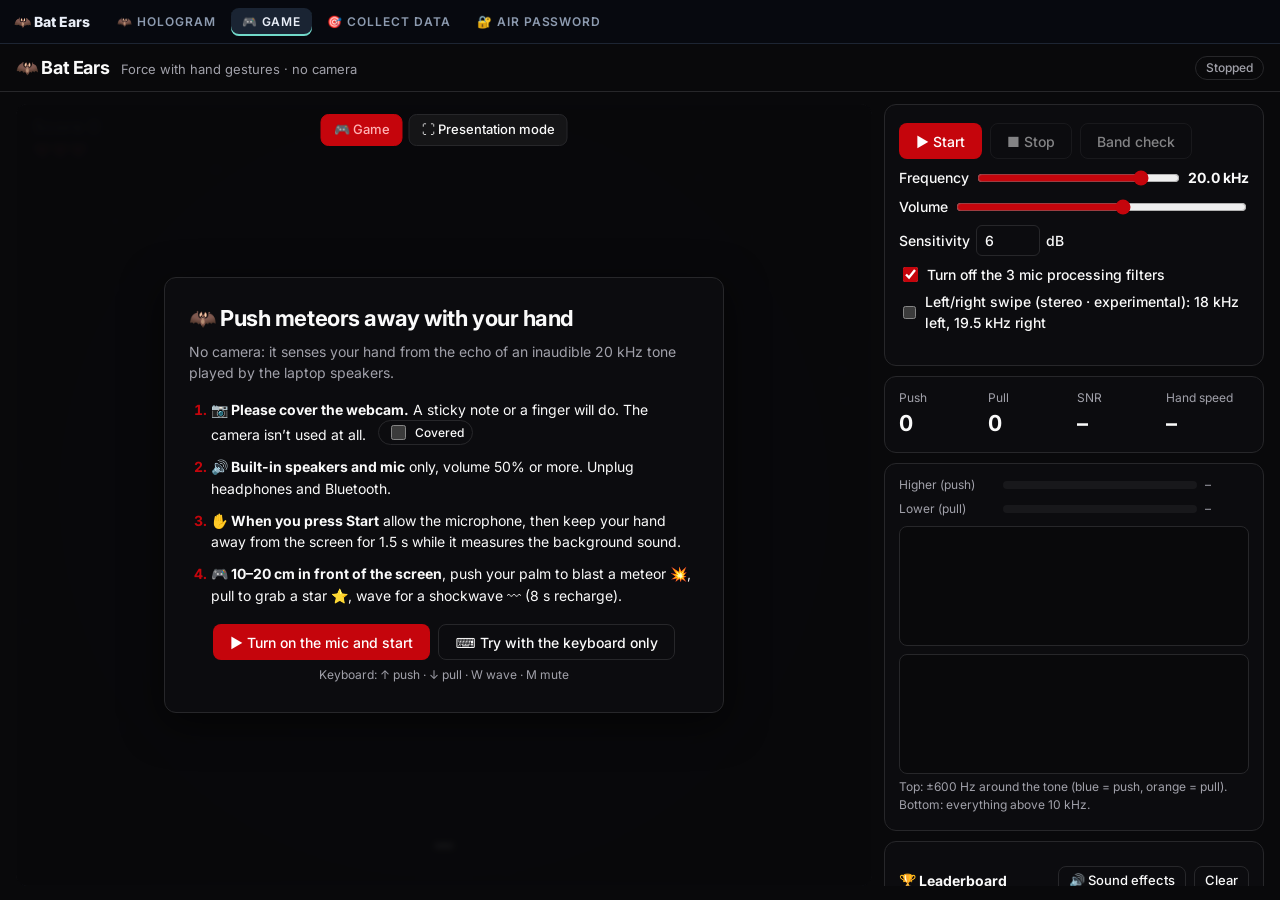
==== web/index.html @ cb47ecbc "Four screens only: experimental game tabs and hologram tools are hidden unless ?lab=1 - game: Game a" ====
<!doctype html>
<html lang="ko">
<head>
<meta charset="utf-8">
<meta name="viewport" content="width=device-width, initial-scale=1">
<title>Bat Ears</title>
<link rel="preconnect" href="https://fonts.googleapis.com">
<link rel="stylesheet" href="https://fonts.googleapis.com/css2?family=Inter:wght@400;500;600;700;800&display=swap">
<link rel="stylesheet" href="style.css?v=20261115124422">
</head>
<body class="page-game">
<script src="sitenav.js?v=20261115115915"></script>
<header>
  <h1>🦇 Bat Ears <span>Force with hand gestures · no camera</span></h1>
  <div id="status" class="chip">Idle</div>
</header>

<main>
  <section class="stage">
    <div class="tabs only-game">
      <button id="tabGame" class="tab sel">🎮 Game</button>
      <a href="experiment-live.html" class="tab lab-only" style="text-decoration:none;display:inline-flex;align-items:center">🧪 Free experiment mode</a>
      <button id="tabSonar" class="tab lab-only">🛰️ Sonar view</button>
      <button id="tabSpeed" class="tab lab-only">🎯 Speed gun</button>
      <button id="tabLR" class="tab lab-only">↔ Left/right test</button>
      <button id="presentBtn" class="tab">⛶ Presentation mode</button>
      <button id="camBtn" class="tab lab-only" hidden>📷 Compare with real hand</button>
    </div>
    <canvas id="game" class="only-game"></canvas>
    <canvas id="sonar" hidden></canvas>
    <div id="speed" class="speedgun" hidden></div>
    <div id="lr" class="lrtest" hidden></div>
    <form id="nameBox" class="namebox" hidden>
      <b id="nameTitle">🏆 You made the leaderboard!</b>
      <div class="row center">
        <input id="nameInput" maxlength="12" placeholder="Name (up to 12 characters)" autocomplete="off">
        <button type="submit">Save</button>
        <button type="button" id="nameSkip" class="secondary">Skip</button>
      </div>
    </form>
    <div id="camBox" hidden><video id="cam" autoplay muted playsinline></video><span>📷 Real hand (for comparison)</span></div>
    <div id="gesture">–</div>
    <div class="collect-start only-collect">
      <div class="panel">
        <h2>🎯 Collect gesture data</h2>
        <p class="lead">A guide shows each gesture with a 3·2·1 countdown. Do it on the cue and each one is scored ✅/❌ and saved automatically.</p>
        <ol class="steps">
          <li><b>📷 Cover the webcam.</b> It is not used.</li>
          <li><b>🔊 Built-in speakers and mic</b>, volume 50% or more. Unplug headphones and Bluetooth.</li>
          <li><b>On the right</b>, set your name, distance and reps, and pick the save folder once.</li>
          <li><b>Press 🎯 Start (S)</b>, keep your hand away while it measures the background, then follow the cues. U undoes the last one, Esc stops.</li>
        </ol>
        <div class="row center"><button type="button" onclick="document.getElementById('collect').click()">🎯 Start collecting</button></div>
        <p class="hint center">Each run adds a row to the experiment log on the right.</p>
      </div>
    </div>

    <div id="intro" class="overlay only-game">
      <div class="panel" id="introSteps">
        <h2>🦇 Push meteors away with your hand</h2>
        <p class="lead">No camera: it senses your hand from the echo of an inaudible 20 kHz tone played by the laptop speakers.</p>
        <ol class="steps">
          <li><b>📷 Please cover the webcam.</b>  A sticky note or a finger will do. The camera isn’t used at all.
            <label class="check"><input id="camCovered" type="checkbox"> Covered</label></li>
          <li><b>🔊 Built-in speakers and mic</b> only, volume 50% or more. Unplug headphones and Bluetooth.</li>
          <li><b>✋ When you press Start</b>  allow the microphone, then keep your hand away from the screen for 1.5 s while it measures the background sound.</li>
          <li><b>🎮 10–20 cm in front of the screen</b>, push your palm to blast a meteor 💥, pull to grab a star ⭐, wave for a shockwave 〰 (8 s recharge).</li>
        </ol>
        <div class="row center">
          <button id="introStart">▶ Turn on the mic and start</button>
          <button id="introKeys" class="secondary">⌨ Try with the keyboard only</button>
        </div>
        <p class="hint center">Keyboard: ↑ push · ↓ pull · W wave · M mute</p>
      </div>
      <div class="panel" id="introCal" hidden>
        <h2>✋ Please move your hand away</h2>
        <p class="lead">Quietly measuring the baseline…</p>
        <div class="progress"><div id="calBar"></div></div>
      </div>
    </div>
  </section>

  <aside>
    <div class="card only-collect">
      <div class="row"><b>🎯 Data collection</b><span class="hint">Gesture on the 3·2·1 cue → ✅/❌ right away → saved automatically</span></div>
      <div class="row">
        <label>Name <input id="who" type="text" maxlength="16" size="8" placeholder="seojin"></label>
        <label>Distance <input id="dist" type="number" min="1" max="150" step="1" value="20" style="width:64px">cm</label>
        <label>Noise <select id="noise"><option value="auto" selected>Auto-measure</option><option value="quiet">Quiet</option><option value="noisy">Noisy</option></select></label>
      </div>
      <div class="row">
        <label>Reps <select id="perGesture"><option>5</option><option selected>10</option><option>20</option></select> each</label>
        <label><input id="incWave" type="checkbox"> Wave</label>
        <label><input id="incSwipe" type="checkbox"> Left/right swipe</label>
        <label><input id="incTyping" type="checkbox" checked> Typing 15 s (false-trigger test)</label>
      </div>
      <div class="row">
        <button id="collect">🎯 Start (S)</button>
        <button id="collectLR" class="secondary" title="6 swipes each way + 5 pushes and 5 pulls: checks and learns whether left/right works right here (stereo, redo each time you sit down)">↔ Left/right only (check)</button>
        <button id="pickDir" class="secondary">📁 Save folder</button>
      </div>
      <div id="saveStatus" class="hint">Pick the save folder (Drive nhng/ml/data) once and it’s automatic after that. If you don’t, files download when you finish.</div>
      <p class="hint">Name is optional (letters and digits; blank means anon). Noise, device, mic, screen refresh rate and detector settings are recorded automatically. During a run, U = undo the last one, Esc = stop.</p>
    </div>

    <div class="card only-collect" id="explog"></div>

    <div class="card">
      <div class="row">
        <button id="start">▶ Start</button>
        <button id="stop" class="secondary" disabled>■ Stop</button>
        <button id="check" class="secondary" disabled>Band check</button>
      </div>
      <label class="wide">Frequency <input id="freq" type="range" min="15000" max="21000" step="100" value="20000"> <b id="freqLabel">20.0 kHz</b></label>
      <label class="wide">Volume <input id="vol" type="range" min="0.05" max="1" step="0.05" value="0.6"></label>
      <div class="row">
        <label>Sensitivity <input id="th" type="number" value="6" min="2" max="20" step="0.5"> dB</label>
        <label><input id="raw" type="checkbox" checked> Turn off the 3 mic processing filters</label>
      </div>
      <label><input id="stereo" type="checkbox"> Left/right swipe (stereo · experimental): 18 kHz left, 19.5 kHz right</label>
      <div id="settings" class="hint"></div>
      <div id="warn"></div>
    </div>

    <div class="card stats">
      <div class="stat">Push<b id="nPush">0</b></div>
      <div class="stat">Pull<b id="nPull">0</b></div>
      <div class="stat">SNR<b id="snr">–</b></div>
      <div class="stat">Hand speed<b id="vel">–</b></div>
    </div>

    <div class="card">
      <div class="bars">
        <span>Higher (push)</span><div class="bar"><div id="barUp" class="up"></div></div><span id="vUp">–</span>
        <span>Lower (pull)</span><div class="bar"><div id="barDown" class="down"></div></div><span id="vDown">–</span>
      </div>
      <canvas id="zoom" class="spec"></canvas>
      <canvas id="wide" class="spec"></canvas>
      <p class="hint">Top: ±600 Hz around the tone (blue = push, orange = pull). Bottom: everything above 10 kHz.</p>
    </div>

    <div class="card only-game">
      <div class="row between">
        <b>🏆 Leaderboard</b>
        <span class="row">
          <button id="mute" class="secondary small">🔊 Sound effects</button>
          <button id="resetScores" class="secondary small">Clear</button>
        </span>
      </div>
      <ol id="scores" class="scores"></ol>
    </div>

    <details class="card only-collect" id="recBox">
      <summary>Data recording (for classification and experiments)</summary>
      <div class="row" id="labels"></div>
      <div class="row">
        <button id="rec" class="secondary">● Start recording</button>
        <button id="save" class="secondary">Save CSV</button>
        <button id="clear" class="secondary">Empty</button>
        <span id="recCount" class="hint">0 rows</span>
      </div>
      <p class="hint">Number keys 1–5 change the label (1 still, 2 push, 3 pull, 4 wave, 5 other). Pick the label first, then do that gesture.</p>
    </details>

    <details class="card only-game">
      <summary>How to use</summary>
      <ol class="hint">
        <li>Use the laptop’s built-in speakers and mic (no headphones or Bluetooth), volume 50% or more.</li>
        <li>▶ Start → allow the mic → keep your hand away for 1.5 s (baseline).</li>
        <li>10–20 cm in front of the screen, push your palm toward the screen to send a meteor flying. Pull to grab a star. Hit several quickly in a row for a combo multiplier.</li>
        <li>Wave your hand quickly back and forth for a shockwave (destroys every meteor on screen, 8 s recharge).</li>
        <li>'Left/right swipe' switched on, sweep your hand left or right to slice meteors on that side (the laptop needs speakers on both sides).</li>
        <li>To just watch the game without a mic, use the keyboard: ↑ (push), ↓ (pull), ← → (swipe), W (wave), M (mute sound effects). After touching a slider, click an empty spot once.</li>
      </ol>
    </details>
  </aside>
</main>

<script src="robust.js?v=20261115124422"></script>
<script src="swipe.js?v=20261115124422"></script>
<script src="wave.js?v=20261115124422"></script>
<script src="iq.js?v=20261115124422"></script>
<script src="dsp.js?v=20261115124422"></script>
<script src="recorder.js?v=20261115124422"></script>
<script src="game.js?v=20261115124422"></script>
<script src="coach.js?v=20261115124422"></script>
<script src="collect.js?v=20261115124422"></script>
<script src="sonar.js?v=20261115124422"></script>
<script src="speed.js?v=20261115124422"></script>
<script src="lr.js?v=20261115124422"></script>
<script src="explog.js?v=20261115124422"></script>
<script src="app.js?v=20261115124422"></script>
</body>
</html>
---- web/style.css ----
/* shadcn/ui-style dark theme (zinc) with UW Badger Red as the primary color. Plain CSS, no build step. */
:root {
  color-scheme: dark;
  --bg: #09090b;          /* zinc-950 */
  --card: #0c0c0f;
  --border: #27272a;      /* zinc-800 */
  --input: #27272a;
  --muted: #a1a1aa;       /* zinc-400 */
  --muted-bg: #18181b;    /* zinc-900 */
  --text: #fafafa;
  --primary: #c5050c;     /* Badger Red */
  --primary-hover: #a00409;
  --primary-soft: #c5050c26;
  --ring: #e0464c;
  --radius: 8px;
  --push: #4fc3f7;
  --pull: #ffb74d;
  --ok: #4ade80;
  --warn: #fbbf24;
}
* { box-sizing: border-box; }
[hidden] { display: none !important; }
html, body { height: 100%; }
body {
  margin: 0; background: var(--bg); color: var(--text);
  font: 14px/1.5 Inter, system-ui, -apple-system, "Segoe UI", "Apple SD Gothic Neo", "Malgun Gothic", sans-serif;
  -webkit-font-smoothing: antialiased;
}

/* ---- header */
header { display: flex; align-items: center; justify-content: space-between; gap: 12px; padding: 10px 16px; border-bottom: 1px solid var(--border); }
h1 { font-size: 18px; font-weight: 700; letter-spacing: -0.02em; margin: 0; }
h1 span { font-size: 13px; font-weight: 400; color: var(--muted); margin-left: 8px; letter-spacing: 0; }
.chip { font-size: 12px; font-weight: 500; padding: 2px 10px; border-radius: 999px; border: 1px solid var(--border); color: var(--muted); }
.chip.on { border-color: #14532d; background: #052e16; color: var(--ok); }
.chip.cal { border-color: #713f12; background: #2a1d05; color: var(--warn); }

/* ---- layout */
main { display: grid; grid-template-columns: minmax(0, 1fr) 380px; gap: 12px; padding: 12px 16px; height: calc(100% - 50px); }
body.has-nav main { height: calc(100% - 50px - var(--nav-h, 0px)); }   /* the site menu (sitenav.js) takes a row */
/* index.html (game) and collect.html (data collection) share the markup and scripts; each hides the other's parts */
body.page-game .only-collect, body.page-collect .only-game { display: none !important; }
.collect-start { position: absolute; inset: 0; display: flex; align-items: center; justify-content: center; padding: 16px; }
.stage { position: relative; min-height: 360px; }
#game, #sonar { width: 100%; height: 100%; border-radius: calc(var(--radius) + 4px); border: 1px solid var(--border); display: block; background: #07080d; }
#game[hidden], #sonar[hidden] { display: none; }
.tabs { position: absolute; top: 10px; left: 50%; transform: translateX(-50%); display: flex; gap: 6px; z-index: 2; }
.tab { height: 32px; padding: 0 12px; font-size: 13px; white-space: nowrap; background: #18181bd9; border-color: var(--border); color: var(--text); }
.tab:hover:not(:disabled) { background: #27272a; }
.tab.sel { background: var(--primary); border-color: var(--primary); }
#camBox { position: absolute; top: 52px; right: 12px; width: 30%; min-width: 180px; border: 1px solid var(--border); border-radius: calc(var(--radius) + 4px); overflow: hidden; background: #000; z-index: 2; }
#camBox[hidden] { display: none; }
#camBox video { width: 100%; display: block; transform: scaleX(-1); }
#camBox span { position: absolute; left: 6px; bottom: 6px; font-size: 12px; background: rgba(0, 0, 0, .6); padding: 2px 6px; border-radius: 4px; }
#gesture { position: absolute; left: 0; right: 0; bottom: 16px; text-align: center; font-size: 36px; font-weight: 800; pointer-events: none; }
#gesture.push { color: var(--push); }
#gesture.pull { color: var(--pull); }
#gesture.wave { color: #b388ff; }
body.sonar-on #gesture { display: none; }
aside { overflow-y: auto; display: flex; flex-direction: column; gap: 10px; }
.card { background: var(--card); border: 1px solid var(--border); border-radius: calc(var(--radius) + 4px); padding: 12px 14px; }
.row { display: flex; flex-wrap: wrap; gap: 8px; align-items: center; margin: 6px 0; }

/* ---- form controls */
label { display: inline-flex; gap: 6px; align-items: center; font-weight: 500; }
label.wide { display: flex; margin: 8px 0; }
label.wide input[type=range] { flex: 1; }
input[type=range] { accent-color: var(--primary); }
input[type=checkbox] { accent-color: var(--primary); width: 15px; height: 15px; }
input[type=number] {
  width: 64px; font: inherit; color: var(--text); background: transparent;
  border: 1px solid var(--input); border-radius: calc(var(--radius) - 2px); padding: 4px 8px;
}
input:focus-visible, button:focus-visible { outline: 2px solid var(--ring); outline-offset: 2px; }

button {
  font: inherit; font-weight: 500; height: 36px; padding: 0 16px; border-radius: var(--radius);
  border: 1px solid transparent; background: var(--primary); color: #fff; cursor: pointer;
  display: inline-flex; align-items: center; gap: 6px; transition: background .15s, border-color .15s;
}
button:hover:not(:disabled) { background: var(--primary-hover); }
button.secondary { background: transparent; border-color: var(--border); color: var(--text); }
button.secondary:hover:not(:disabled) { background: var(--muted-bg); }
button.sel { border-color: var(--primary); background: var(--primary-soft); color: #ffb3b5; }
button:disabled { opacity: .5; cursor: default; }
button.small { height: 30px; padding: 0 10px; font-size: 13px; }

.hint { color: var(--muted); font-size: 12px; margin: 4px 0; }
#warn { color: #f87171; font-size: 13px; min-height: 1.2em; }

/* ---- stats and meters */
.stats { display: grid; grid-template-columns: repeat(4, 1fr); gap: 6px; }
.stat { font-size: 12px; color: var(--muted); }
.stat b { display: block; font-size: 22px; font-weight: 700; letter-spacing: -0.02em; color: var(--text); font-variant-numeric: tabular-nums; }
.bars { display: grid; grid-template-columns: 96px 1fr 44px; gap: 6px 8px; align-items: center; font-size: 12px; color: var(--muted); }
.bar { height: 8px; background: var(--muted-bg); border-radius: 999px; overflow: hidden; }
.bar > div { height: 100%; width: 0; }
.bar .up { background: var(--push); }
.bar .down { background: var(--pull); }
canvas.spec { width: 100%; height: 120px; background: var(--bg); border: 1px solid var(--border); border-radius: var(--radius); display: block; margin-top: 8px; }
summary { cursor: pointer; font-weight: 600; }
select { font: inherit; color: var(--text); background: var(--bg); border: 1px solid var(--input); border-radius: calc(var(--radius) - 2px); padding: 4px 6px; }
.collect { position: absolute; inset: 0; display: none; flex-direction: column; align-items: center; justify-content: center; gap: 10px; padding: 24px; text-align: center; background: var(--bg); border: 1px solid var(--border); border-radius: calc(var(--radius) + 4px); z-index: 3; }
body.collecting #gesture { display: none; }
.collect .c-head { color: var(--muted); font-size: 13px; }
.collect .c-count { color: var(--muted); font-size: 16px; min-height: 1.2em; }
.collect .c-big { font-size: 64px; font-weight: 900; min-height: 76px; line-height: 1.1; }
.collect .c-coach { width: min(440px, 86%); }
.collect .c-coach svg { width: 100%; height: auto; max-height: 200px; display: block; margin: 0 auto; }
.collect .c-big.go.push { color: var(--push); }
.collect .c-big.go.pull { color: var(--pull); }
.collect .c-big.go.wave { color: #b388ff; }
.collect .c-big.go.left, .collect .c-big.go.right { color: #80deea; }
.collect .c-how { font-size: 20px; font-weight: 600; max-width: 680px; min-height: 1.4em; }
.collect .c-feedback { font-size: 22px; font-weight: 700; min-height: 1.4em; }
.collect .c-feedback.ok { color: #7fe0c8; }
.collect .c-feedback.bad { color: #ff8a80; }
.collect .c-feedback.miss { color: #ffe082; }
.collect .c-progress { font-size: 14px; color: #c8cdd6; }
.collect .c-bar { width: 60%; height: 8px; background: var(--muted-bg); border-radius: 999px; overflow: hidden; }
.collect .c-bar > div { height: 100%; width: 0; background: var(--primary); }
.collect .c-buttons { justify-content: center; }
input[type=text] { font: inherit; color: var(--text); background: transparent; border: 1px solid var(--input); border-radius: calc(var(--radius) - 2px); padding: 4px 8px; }
ol { padding-left: 18px; margin: 6px 0; }

/* ---- start screen */
.overlay { position: absolute; inset: 0; display: flex; align-items: center; justify-content: center; padding: 16px; background: #09090bf2; border-radius: calc(var(--radius) + 4px); backdrop-filter: blur(3px); }
.overlay[hidden] { display: none; }
.panel { max-width: 560px; width: 100%; background: var(--card); border: 1px solid var(--border); border-radius: calc(var(--radius) + 4px); padding: 24px; box-shadow: 0 10px 40px #0008; }
.panel h2 { margin: 0 0 6px; font-size: 22px; font-weight: 700; letter-spacing: -0.02em; }
.panel .lead { color: var(--muted); margin: 0 0 16px; }
.steps { padding-left: 22px; margin: 0 0 18px; display: grid; gap: 10px; }
.steps li { line-height: 1.55; }
.steps li::marker { color: var(--primary); font-weight: 700; }
.check { display: inline-flex; margin-left: 8px; padding: 1px 8px; border: 1px solid var(--border); border-radius: 999px; font-size: 12px; cursor: pointer; }
.check:has(input:checked) { border-color: var(--primary); background: var(--primary-soft); color: #ffb3b5; }
.center { justify-content: center; text-align: center; }
.between { justify-content: space-between; }
.progress { height: 8px; background: var(--muted-bg); border-radius: 999px; overflow: hidden; }
.progress > div { height: 100%; width: 0; background: var(--primary); transition: width .1s linear; }

/* ---- scoreboard */
.scores { margin: 4px 0; padding-left: 22px; font-variant-numeric: tabular-nums; }
.scores li { display: flex; justify-content: space-between; color: var(--muted); font-size: 13px; padding: 2px 0; }
.scores li b { color: var(--text); }
.scores li.new b { color: var(--ring); }

@media (max-width: 900px) {
  main { grid-template-columns: 1fr; height: auto; }
  .stage { height: 60vh; }
}

/* ---- Doppler Speed Gun */
.speedgun { position: absolute; inset: 0; display: flex; flex-direction: column; align-items: center; justify-content: center; gap: 6px; padding: 56px 24px 20px; text-align: center; background: radial-gradient(circle at 50% 40%, #1b1b22, #07080d 70%); border: 1px solid var(--border); border-radius: calc(var(--radius) + 4px); overflow-y: auto; transition: background .4s; }
.speedgun[hidden] { display: none; }
.speedgun.dark { background: #000; }
.speedgun.dark .sg-gauge, .speedgun.dark .sg-read, .speedgun.dark .sg-phys, .speedgun.dark .sg-target { opacity: .06; }
.sg-dots { display: flex; gap: 6px; flex-wrap: wrap; justify-content: center; }
.sg-dots span { font-size: 12px; padding: 3px 10px; border-radius: 999px; border: 1px solid var(--border); color: var(--muted); }
.sg-dots span.now { border-color: var(--primary); color: #ffb3b5; background: var(--primary-soft); }
.sg-dots span.done { color: var(--text); }
.sg-main, .sg-final { display: flex; flex-direction: column; align-items: center; gap: 6px; width: 100%; max-width: 640px; }
.sg-main[hidden], .sg-final[hidden] { display: none; }
.sg-title { font-size: 26px; font-weight: 800; letter-spacing: -0.03em; margin-top: 6px; }
.sg-sub { color: var(--muted); font-size: 15px; min-height: 1.5em; }
.sg-gauge { width: min(420px, 90%); height: 200px; display: block; }
.sg-read { display: flex; align-items: baseline; gap: 10px; margin-top: -8px; }
.sg-big { font-size: 64px; font-weight: 800; letter-spacing: -0.04em; font-variant-numeric: tabular-nums; line-height: 1; }
.sg-unit { color: var(--muted); font-size: 16px; }
.sg-target { color: var(--ok); font-weight: 600; min-height: 1.4em; }
.sg-timer { width: min(320px, 80%); }
.sg-phys { font: 12px/1.5 ui-monospace, Menlo, monospace; color: var(--muted); min-height: 1.5em; max-width: 600px; }
.sg-flash { color: var(--warn); font-weight: 600; }
.sg-lines { list-style: none; padding: 0; margin: 4px 0 8px; color: var(--muted); }
.sg-lines b { color: var(--text); }
.sg-final input { font: inherit; color: var(--text); background: transparent; border: 1px solid var(--input); border-radius: var(--radius); height: 36px; padding: 0 10px; width: 180px; }
.sg-top-title { font-weight: 700; margin-top: 10px; }
.sg-top { list-style: none; padding: 0; margin: 0; width: min(360px, 100%); }
.sg-top li { display: grid; grid-template-columns: 1fr auto auto; gap: 12px; padding: 4px 8px; border-bottom: 1px solid var(--muted-bg); text-align: left; font-variant-numeric: tabular-nums; }
.sg-top li.new { background: var(--primary-soft); border-radius: 6px; }
.sg-top li.new b { color: var(--ring); }

/* ---- name entry after a top-10 game */
.namebox { position: absolute; left: 50%; bottom: 72px; transform: translateX(-50%); z-index: 3; display: flex; flex-direction: column; align-items: center; gap: 6px; padding: 14px 18px; background: var(--card); border: 1px solid var(--primary); border-radius: calc(var(--radius) + 4px); box-shadow: 0 10px 40px #000a; }
.namebox input { font: inherit; color: var(--text); background: transparent; border: 1px solid var(--input); border-radius: var(--radius); height: 36px; padding: 0 10px; width: 170px; }

/* ---- presentation mode: fullscreen stage, no side panel, bigger text */
body.present header, body.present aside { display: none; }
body.present main { grid-template-columns: 1fr; height: 100vh; padding: 0; }
body.present .stage { min-height: 100vh; }
body.present #game, body.present #sonar, body.present .speedgun { border-radius: 0; border: 0; }
body.present .tabs { top: 14px; }
body.present .tab { height: 40px; font-size: 16px; padding: 0 16px; }
body.present #gesture { font-size: 64px; bottom: 32px; }
body.present .speedgun { padding-top: 72px; }
body.present .sg-title { font-size: clamp(26px, 5vh, 44px); }
body.present .sg-sub { font-size: clamp(15px, 2.6vh, 22px); }
body.present .sg-big { font-size: clamp(56px, 13vh, 120px); }
body.present .sg-gauge { width: min(640px, 90%); height: clamp(170px, 32vh, 320px); }
body.present .sg-phys { font-size: clamp(12px, 2vh, 16px); }
body.present .panel { max-width: 760px; font-size: 18px; }
body.present .panel h2 { font-size: 32px; }

body.speed-on #gesture { display: none; }

/* ---- left/right test */
.lrtest { position: absolute; inset: 0; display: flex; flex-direction: column; gap: 8px; padding: 56px 16px 12px; background: #04060b; border: 1px solid var(--border); border-radius: calc(var(--radius) + 4px); }
.lrtest[hidden] { display: none; }
.lr-controls { display: flex; flex-wrap: wrap; gap: 10px; align-items: center; }
.lr-controls select { font: inherit; }
.lr-stage { position: relative; flex: 1; display: flex; min-height: 260px; }
.lr-canvas { flex: 1; width: 100%; min-height: 260px; display: block; border-radius: 8px; }
.lr-coach { position: absolute; left: 8px; bottom: 8px; width: min(250px, 34%); pointer-events: none; opacity: 0.95; }
.lr-coach svg { width: 100%; height: auto; display: block; }
.lr-hint { margin: 0; }
body.lr-on #gesture { display: none; }
body.present .lrtest { border-radius: 0; border: 0; padding-top: 72px; }

/* ---- experiment log */
.xl-wrap { overflow-x: auto; margin: 6px 0; border: 1px solid var(--border); border-radius: var(--radius); }
.xl-table { border-collapse: collapse; font-size: 12px; width: 100%; font-variant-numeric: tabular-nums; }
.xl-table th, .xl-table td { padding: 5px 7px; border-bottom: 1px solid var(--muted-bg); text-align: left; white-space: nowrap; }
.xl-table th { color: var(--muted); font-weight: 500; position: sticky; top: 0; background: var(--card); }
.xl-table .good { color: var(--ok); }
.xl-table .mid { color: var(--warn); }
.xl-table .bad { color: #f87171; }
.xl-table .dim, .xl-summary .dim { color: #71717a; }
.xl-table input.xl-note { font: inherit; color: var(--text); background: transparent; border: 1px solid transparent; border-radius: 4px; padding: 2px 4px; width: 140px; }
.xl-table input.xl-note:hover, .xl-table input.xl-note:focus { border-color: var(--input); }
.xl-summary { display: flex; flex-wrap: wrap; gap: 6px; }
.xl-chip { font-size: 12px; padding: 3px 8px; border: 1px solid var(--border); border-radius: 999px; color: var(--muted); }
.xl-chip.good b { color: var(--ok); } .xl-chip.mid b { color: var(--warn); } .xl-chip.bad b { color: #f87171; }
#explog label.wide { gap: 8px; color: var(--muted); }
#explog input[data-k=note] { flex: 1; min-width: 0; font: inherit; color: var(--text); background: transparent; border: 1px solid var(--input); border-radius: calc(var(--radius) - 2px); padding: 5px 8px; }
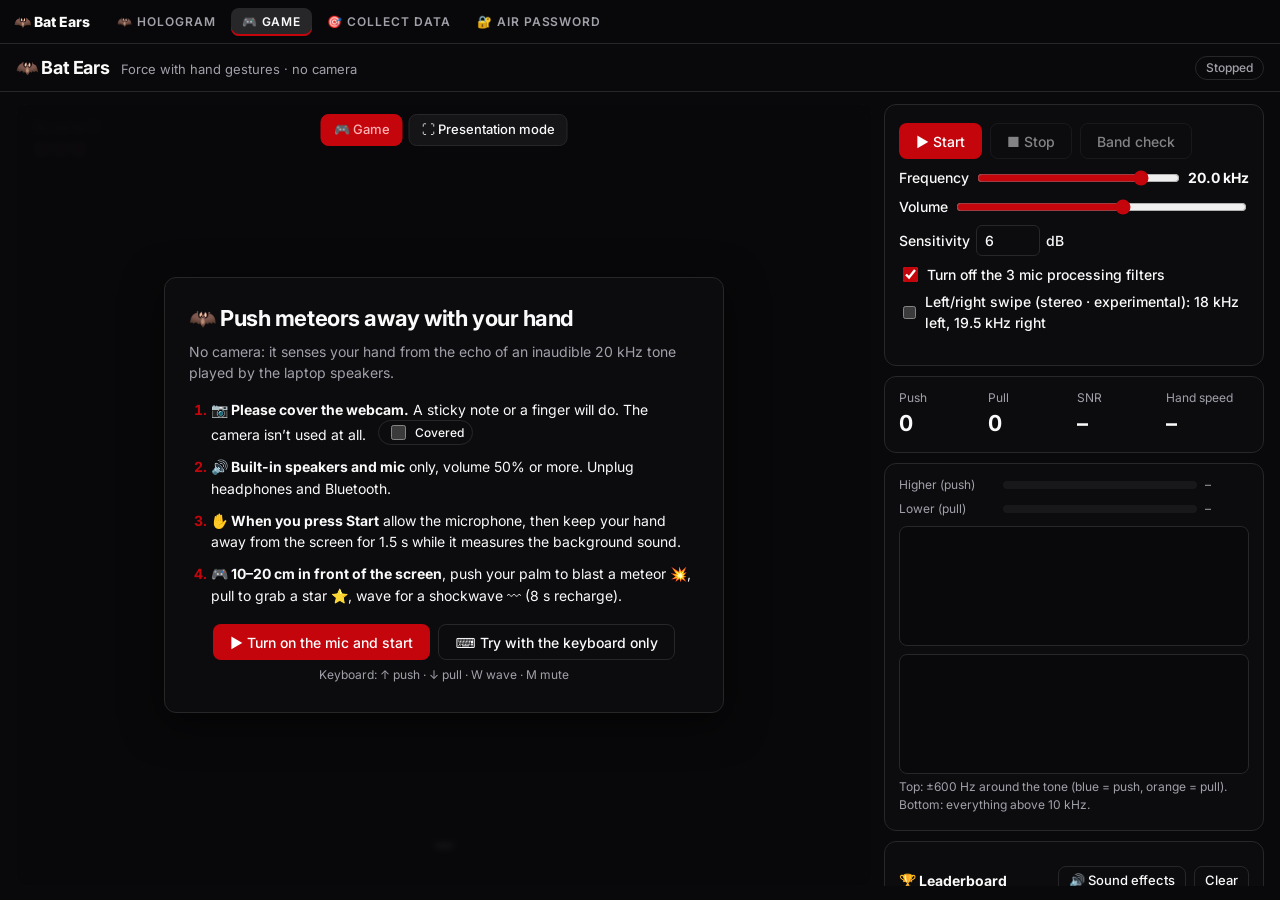
==== commit 04ad01ab: "Stamp: one cache-busting version on the pages that changed, so browsers load the current engine and " ====
--- a/web/index.html
+++ b/web/index.html
@@ -6,10 +6,10 @@
 <title>Bat Ears</title>
 <link rel="preconnect" href="https://fonts.googleapis.com">
 <link rel="stylesheet" href="https://fonts.googleapis.com/css2?family=Inter:wght@400;500;600;700;800&display=swap">
-<link rel="stylesheet" href="style.css?v=20261115124422">
+<link rel="stylesheet" href="style.css?v=20261115133815">
 </head>
 <body class="page-game">
-<script src="sitenav.js?v=20261115115915"></script>
+<script src="sitenav.js?v=20261115133815"></script>
 <header>
   <h1>🦇 Bat Ears <span>Force with hand gestures · no camera</span></h1>
   <div id="status" class="chip">Idle</div>
@@ -176,19 +176,19 @@
   </aside>
 </main>
 
-<script src="robust.js?v=20261115124422"></script>
-<script src="swipe.js?v=20261115124422"></script>
-<script src="wave.js?v=20261115124422"></script>
-<script src="iq.js?v=20261115124422"></script>
-<script src="dsp.js?v=20261115124422"></script>
-<script src="recorder.js?v=20261115124422"></script>
-<script src="game.js?v=20261115124422"></script>
-<script src="coach.js?v=20261115124422"></script>
-<script src="collect.js?v=20261115124422"></script>
-<script src="sonar.js?v=20261115124422"></script>
-<script src="speed.js?v=20261115124422"></script>
-<script src="lr.js?v=20261115124422"></script>
-<script src="explog.js?v=20261115124422"></script>
-<script src="app.js?v=20261115124422"></script>
+<script src="robust.js?v=20261115133815"></script>
+<script src="swipe.js?v=20261115133815"></script>
+<script src="wave.js?v=20261115133815"></script>
+<script src="iq.js?v=20261115133815"></script>
+<script src="dsp.js?v=20261115133815"></script>
+<script src="recorder.js?v=20261115133815"></script>
+<script src="game.js?v=20261115133815"></script>
+<script src="coach.js?v=20261115133815"></script>
+<script src="collect.js?v=20261115133815"></script>
+<script src="sonar.js?v=20261115133815"></script>
+<script src="speed.js?v=20261115133815"></script>
+<script src="lr.js?v=20261115133815"></script>
+<script src="explog.js?v=20261115133815"></script>
+<script src="app.js?v=20261115133815"></script>
 </body>
 </html>
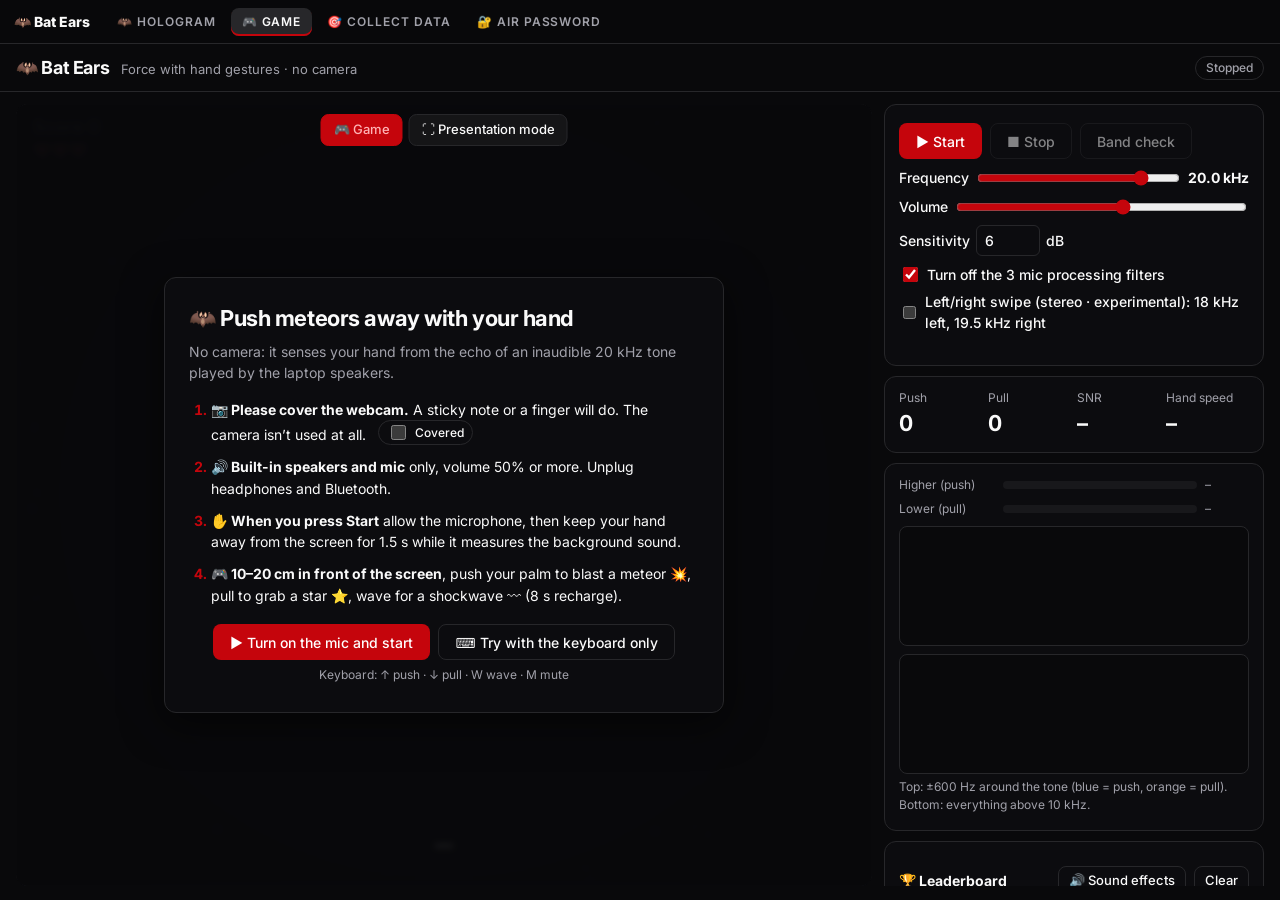
==== commit d84dc888: "Air password uses the running model's height gain, as the hologram does; hologram details as a short" ====
--- a/web/index.html
+++ b/web/index.html
@@ -6,10 +6,10 @@
 <title>Bat Ears</title>
 <link rel="preconnect" href="https://fonts.googleapis.com">
 <link rel="stylesheet" href="https://fonts.googleapis.com/css2?family=Inter:wght@400;500;600;700;800&display=swap">
-<link rel="stylesheet" href="style.css?v=20261115133815">
+<link rel="stylesheet" href="style.css?v=20261115134214">
 </head>
 <body class="page-game">
-<script src="sitenav.js?v=20261115133815"></script>
+<script src="sitenav.js?v=20261115134214"></script>
 <header>
   <h1>🦇 Bat Ears <span>Force with hand gestures · no camera</span></h1>
   <div id="status" class="chip">Idle</div>
@@ -176,19 +176,19 @@
   </aside>
 </main>
 
-<script src="robust.js?v=20261115133815"></script>
-<script src="swipe.js?v=20261115133815"></script>
-<script src="wave.js?v=20261115133815"></script>
-<script src="iq.js?v=20261115133815"></script>
-<script src="dsp.js?v=20261115133815"></script>
-<script src="recorder.js?v=20261115133815"></script>
-<script src="game.js?v=20261115133815"></script>
-<script src="coach.js?v=20261115133815"></script>
-<script src="collect.js?v=20261115133815"></script>
-<script src="sonar.js?v=20261115133815"></script>
-<script src="speed.js?v=20261115133815"></script>
-<script src="lr.js?v=20261115133815"></script>
-<script src="explog.js?v=20261115133815"></script>
-<script src="app.js?v=20261115133815"></script>
+<script src="robust.js?v=20261115134214"></script>
+<script src="swipe.js?v=20261115134214"></script>
+<script src="wave.js?v=20261115134214"></script>
+<script src="iq.js?v=20261115134214"></script>
+<script src="dsp.js?v=20261115134214"></script>
+<script src="recorder.js?v=20261115134214"></script>
+<script src="game.js?v=20261115134214"></script>
+<script src="coach.js?v=20261115134214"></script>
+<script src="collect.js?v=20261115134214"></script>
+<script src="sonar.js?v=20261115134214"></script>
+<script src="speed.js?v=20261115134214"></script>
+<script src="lr.js?v=20261115134214"></script>
+<script src="explog.js?v=20261115134214"></script>
+<script src="app.js?v=20261115134214"></script>
 </body>
 </html>
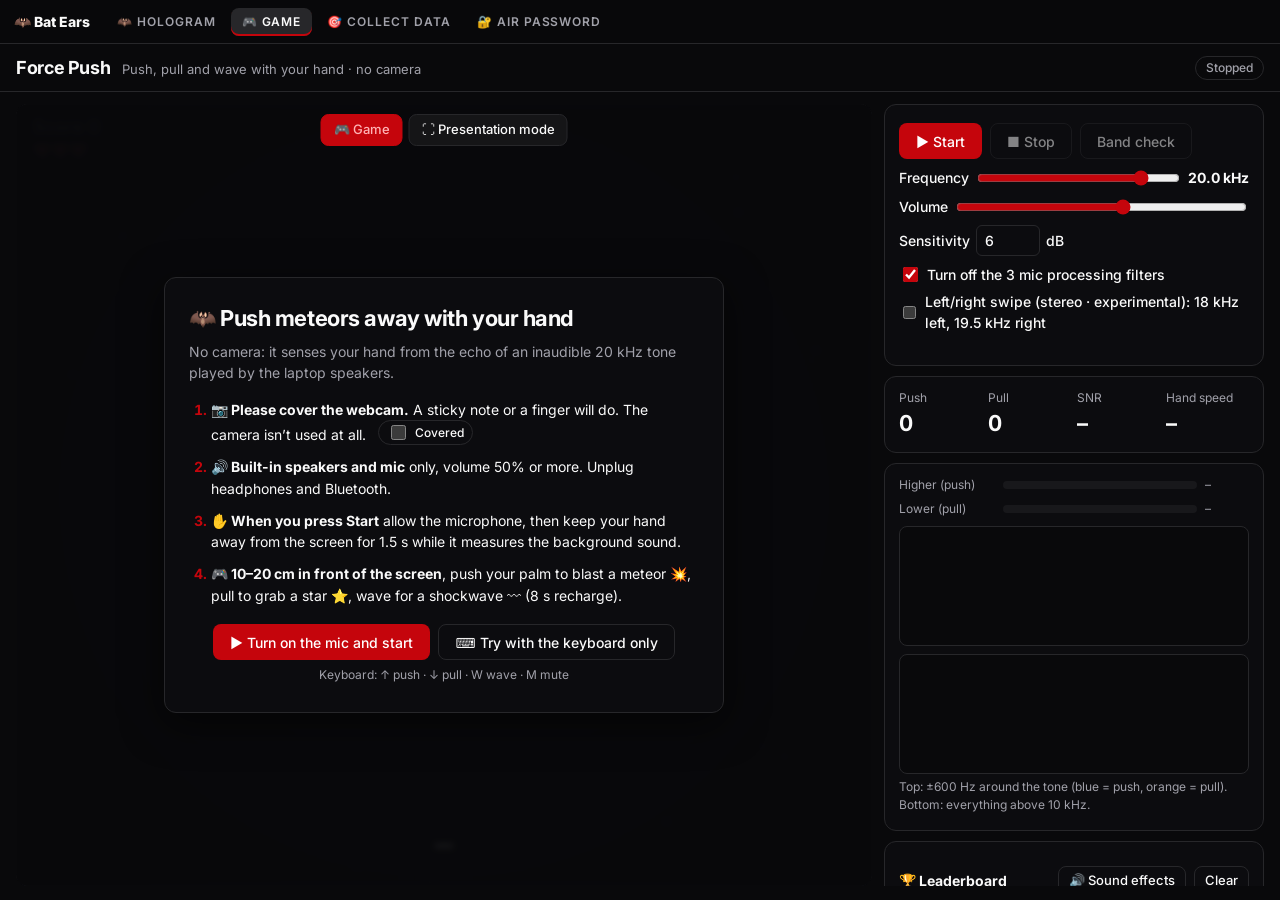
==== commit 792f9a0b: "One look for the four screens: the same header row, type, buttons and cards - air password: built on" ====
--- a/web/index.html
+++ b/web/index.html
@@ -3,15 +3,15 @@
 <head>
 <meta charset="utf-8">
 <meta name="viewport" content="width=device-width, initial-scale=1">
-<title>Bat Ears</title>
+<title>Bat Ears | Force Push</title>
 <link rel="preconnect" href="https://fonts.googleapis.com">
 <link rel="stylesheet" href="https://fonts.googleapis.com/css2?family=Inter:wght@400;500;600;700;800&display=swap">
-<link rel="stylesheet" href="style.css?v=20261115134214">
+<link rel="stylesheet" href="style.css?v=20261115134728">
 </head>
 <body class="page-game">
-<script src="sitenav.js?v=20261115134214"></script>
+<script src="sitenav.js?v=20261115134728"></script>
 <header>
-  <h1>🦇 Bat Ears <span>Force with hand gestures · no camera</span></h1>
+  <h1>Force Push <span>Push, pull and wave with your hand · no camera</span></h1>
   <div id="status" class="chip">Idle</div>
 </header>
 
@@ -176,19 +176,19 @@
   </aside>
 </main>
 
-<script src="robust.js?v=20261115134214"></script>
-<script src="swipe.js?v=20261115134214"></script>
-<script src="wave.js?v=20261115134214"></script>
-<script src="iq.js?v=20261115134214"></script>
-<script src="dsp.js?v=20261115134214"></script>
-<script src="recorder.js?v=20261115134214"></script>
-<script src="game.js?v=20261115134214"></script>
-<script src="coach.js?v=20261115134214"></script>
-<script src="collect.js?v=20261115134214"></script>
-<script src="sonar.js?v=20261115134214"></script>
-<script src="speed.js?v=20261115134214"></script>
-<script src="lr.js?v=20261115134214"></script>
-<script src="explog.js?v=20261115134214"></script>
-<script src="app.js?v=20261115134214"></script>
+<script src="robust.js?v=20261115134728"></script>
+<script src="swipe.js?v=20261115134728"></script>
+<script src="wave.js?v=20261115134728"></script>
+<script src="iq.js?v=20261115134728"></script>
+<script src="dsp.js?v=20261115134728"></script>
+<script src="recorder.js?v=20261115134728"></script>
+<script src="game.js?v=20261115134728"></script>
+<script src="coach.js?v=20261115134728"></script>
+<script src="collect.js?v=20261115134728"></script>
+<script src="sonar.js?v=20261115134728"></script>
+<script src="speed.js?v=20261115134728"></script>
+<script src="lr.js?v=20261115134728"></script>
+<script src="explog.js?v=20261115134728"></script>
+<script src="app.js?v=20261115134728"></script>
 </body>
 </html>
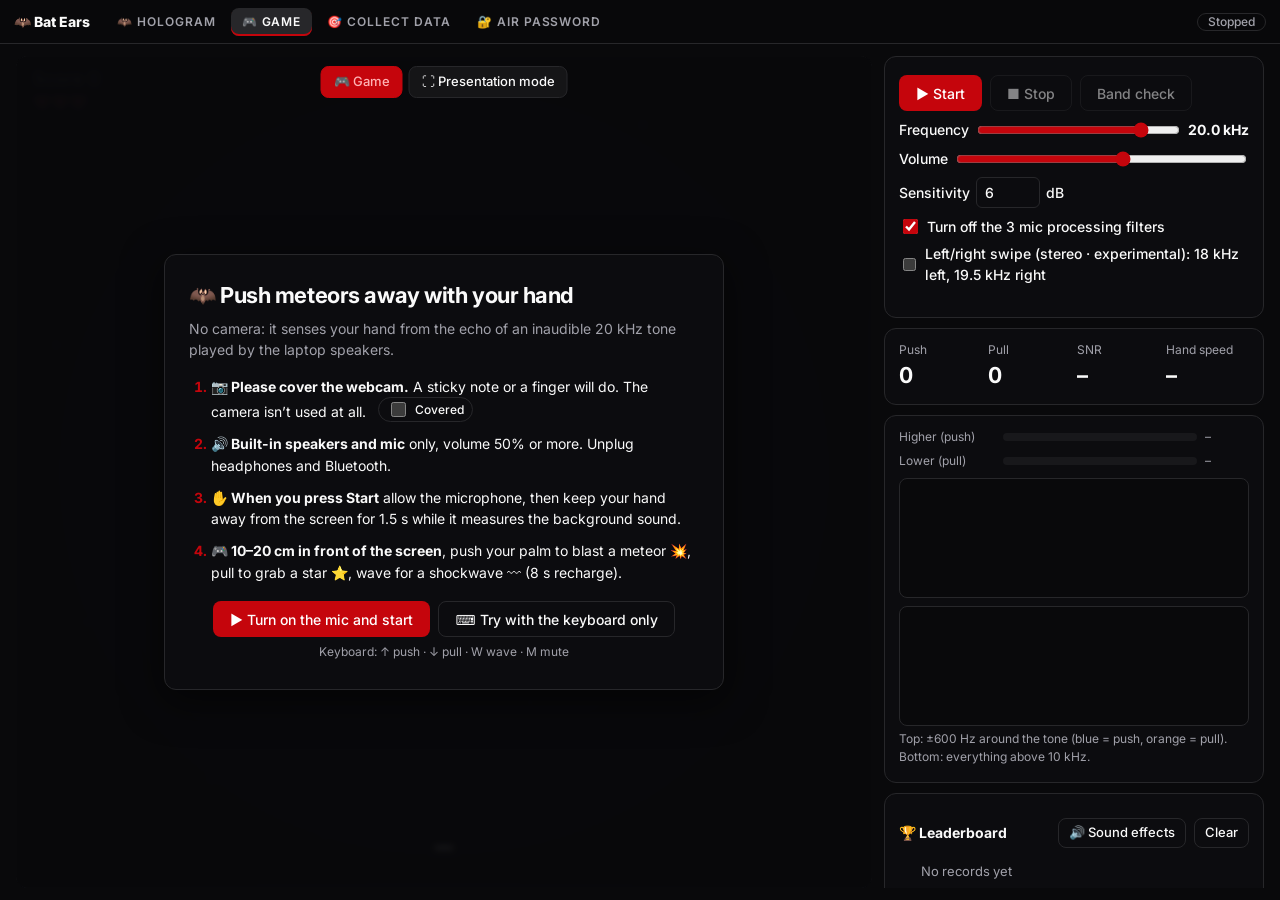
==== commit d7067e7c: "No title rows: the menu is the only header; the status chip sits at its right end - game, collect, a" ====
--- a/web/index.html
+++ b/web/index.html
@@ -6,14 +6,11 @@
 <title>Bat Ears | Force Push</title>
 <link rel="preconnect" href="https://fonts.googleapis.com">
 <link rel="stylesheet" href="https://fonts.googleapis.com/css2?family=Inter:wght@400;500;600;700;800&display=swap">
-<link rel="stylesheet" href="style.css?v=20261115134728">
+<link rel="stylesheet" href="style.css?v=20261115135121">
 </head>
 <body class="page-game">
-<script src="sitenav.js?v=20261115134728"></script>
-<header>
-  <h1>Force Push <span>Push, pull and wave with your hand · no camera</span></h1>
-  <div id="status" class="chip">Idle</div>
-</header>
+<script src="sitenav.js?v=20261115135121"></script>
+<div id="status" class="chip" data-nav-slot>Idle</div>
 
 <main>
   <section class="stage">
@@ -176,19 +173,19 @@
   </aside>
 </main>
 
-<script src="robust.js?v=20261115134728"></script>
-<script src="swipe.js?v=20261115134728"></script>
-<script src="wave.js?v=20261115134728"></script>
-<script src="iq.js?v=20261115134728"></script>
-<script src="dsp.js?v=20261115134728"></script>
-<script src="recorder.js?v=20261115134728"></script>
-<script src="game.js?v=20261115134728"></script>
-<script src="coach.js?v=20261115134728"></script>
-<script src="collect.js?v=20261115134728"></script>
-<script src="sonar.js?v=20261115134728"></script>
-<script src="speed.js?v=20261115134728"></script>
-<script src="lr.js?v=20261115134728"></script>
-<script src="explog.js?v=20261115134728"></script>
-<script src="app.js?v=20261115134728"></script>
+<script src="robust.js?v=20261115135121"></script>
+<script src="swipe.js?v=20261115135121"></script>
+<script src="wave.js?v=20261115135121"></script>
+<script src="iq.js?v=20261115135121"></script>
+<script src="dsp.js?v=20261115135121"></script>
+<script src="recorder.js?v=20261115135121"></script>
+<script src="game.js?v=20261115135121"></script>
+<script src="coach.js?v=20261115135121"></script>
+<script src="collect.js?v=20261115135121"></script>
+<script src="sonar.js?v=20261115135121"></script>
+<script src="speed.js?v=20261115135121"></script>
+<script src="lr.js?v=20261115135121"></script>
+<script src="explog.js?v=20261115135121"></script>
+<script src="app.js?v=20261115135121"></script>
 </body>
 </html>
--- a/web/style.css
+++ b/web/style.css
@@ -37,7 +37,7 @@
 
 /* ---- layout */
 main { display: grid; grid-template-columns: minmax(0, 1fr) 380px; gap: 12px; padding: 12px 16px; height: calc(100% - 50px); }
-body.has-nav main { height: calc(100% - 50px - var(--nav-h, 0px)); }   /* the site menu (sitenav.js) takes a row */
+body.has-nav main { height: calc(100% - var(--nav-h, 0px)); }   /* the site menu (sitenav.js) replaces the title row */
 /* index.html (game) and collect.html (data collection) share the markup and scripts; each hides the other's parts */
 body.page-game .only-collect, body.page-collect .only-game { display: none !important; }
 .collect-start { position: absolute; inset: 0; display: flex; align-items: center; justify-content: center; padding: 16px; }
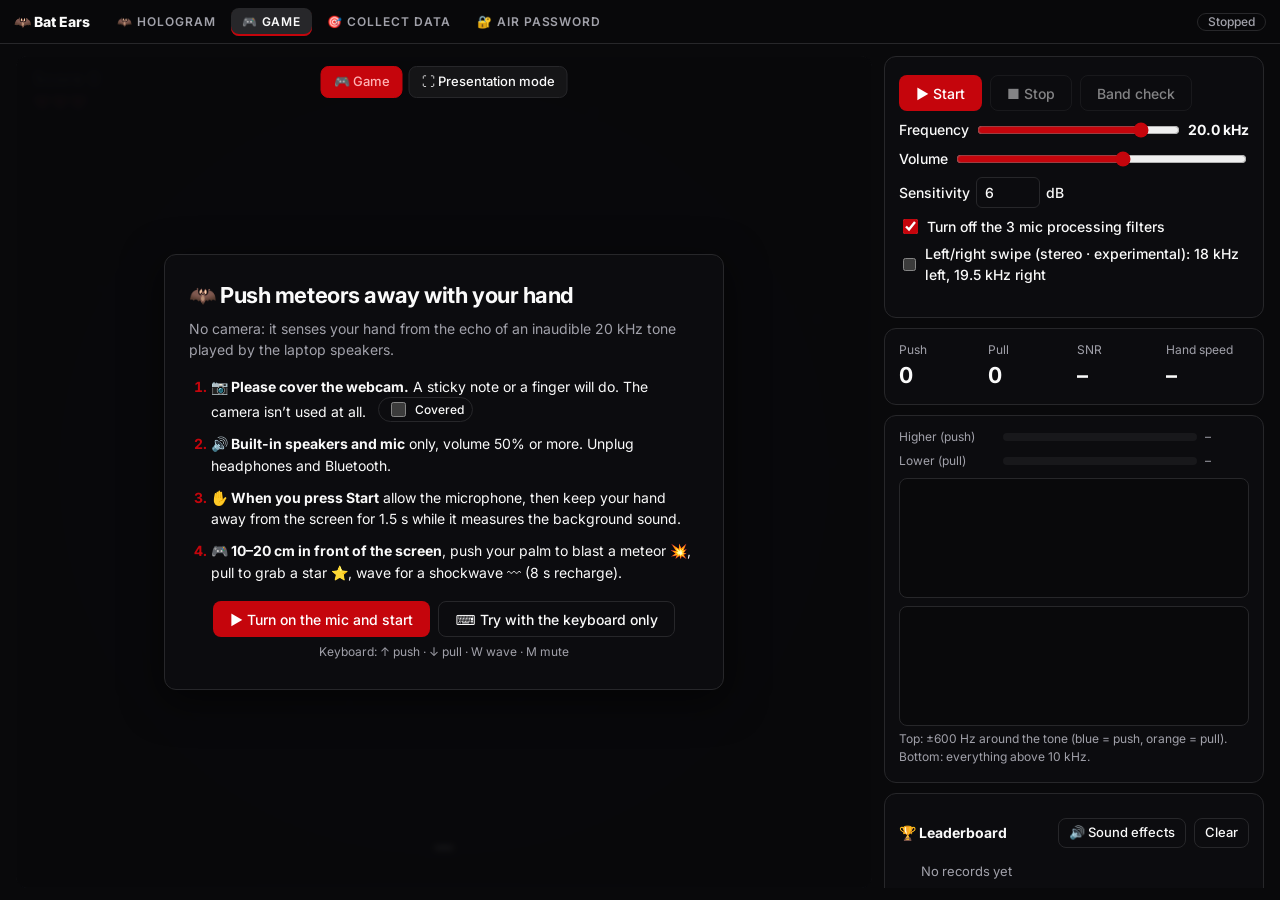
==== commit a32e34c0: "Air password: the hand position is the hologram's own (its onFrame chain), and a 2 s hold centres th" ====
--- a/web/index.html
+++ b/web/index.html
@@ -6,10 +6,10 @@
 <title>Bat Ears | Force Push</title>
 <link rel="preconnect" href="https://fonts.googleapis.com">
 <link rel="stylesheet" href="https://fonts.googleapis.com/css2?family=Inter:wght@400;500;600;700;800&display=swap">
-<link rel="stylesheet" href="style.css?v=20261115135121">
+<link rel="stylesheet" href="style.css?v=20261115135402">
 </head>
 <body class="page-game">
-<script src="sitenav.js?v=20261115135121"></script>
+<script src="sitenav.js?v=20261115135402"></script>
 <div id="status" class="chip" data-nav-slot>Idle</div>
 
 <main>
@@ -173,19 +173,19 @@
   </aside>
 </main>
 
-<script src="robust.js?v=20261115135121"></script>
-<script src="swipe.js?v=20261115135121"></script>
-<script src="wave.js?v=20261115135121"></script>
-<script src="iq.js?v=20261115135121"></script>
-<script src="dsp.js?v=20261115135121"></script>
-<script src="recorder.js?v=20261115135121"></script>
-<script src="game.js?v=20261115135121"></script>
-<script src="coach.js?v=20261115135121"></script>
-<script src="collect.js?v=20261115135121"></script>
-<script src="sonar.js?v=20261115135121"></script>
-<script src="speed.js?v=20261115135121"></script>
-<script src="lr.js?v=20261115135121"></script>
-<script src="explog.js?v=20261115135121"></script>
-<script src="app.js?v=20261115135121"></script>
+<script src="robust.js?v=20261115135402"></script>
+<script src="swipe.js?v=20261115135402"></script>
+<script src="wave.js?v=20261115135402"></script>
+<script src="iq.js?v=20261115135402"></script>
+<script src="dsp.js?v=20261115135402"></script>
+<script src="recorder.js?v=20261115135402"></script>
+<script src="game.js?v=20261115135402"></script>
+<script src="coach.js?v=20261115135402"></script>
+<script src="collect.js?v=20261115135402"></script>
+<script src="sonar.js?v=20261115135402"></script>
+<script src="speed.js?v=20261115135402"></script>
+<script src="lr.js?v=20261115135402"></script>
+<script src="explog.js?v=20261115135402"></script>
+<script src="app.js?v=20261115135402"></script>
 </body>
 </html>
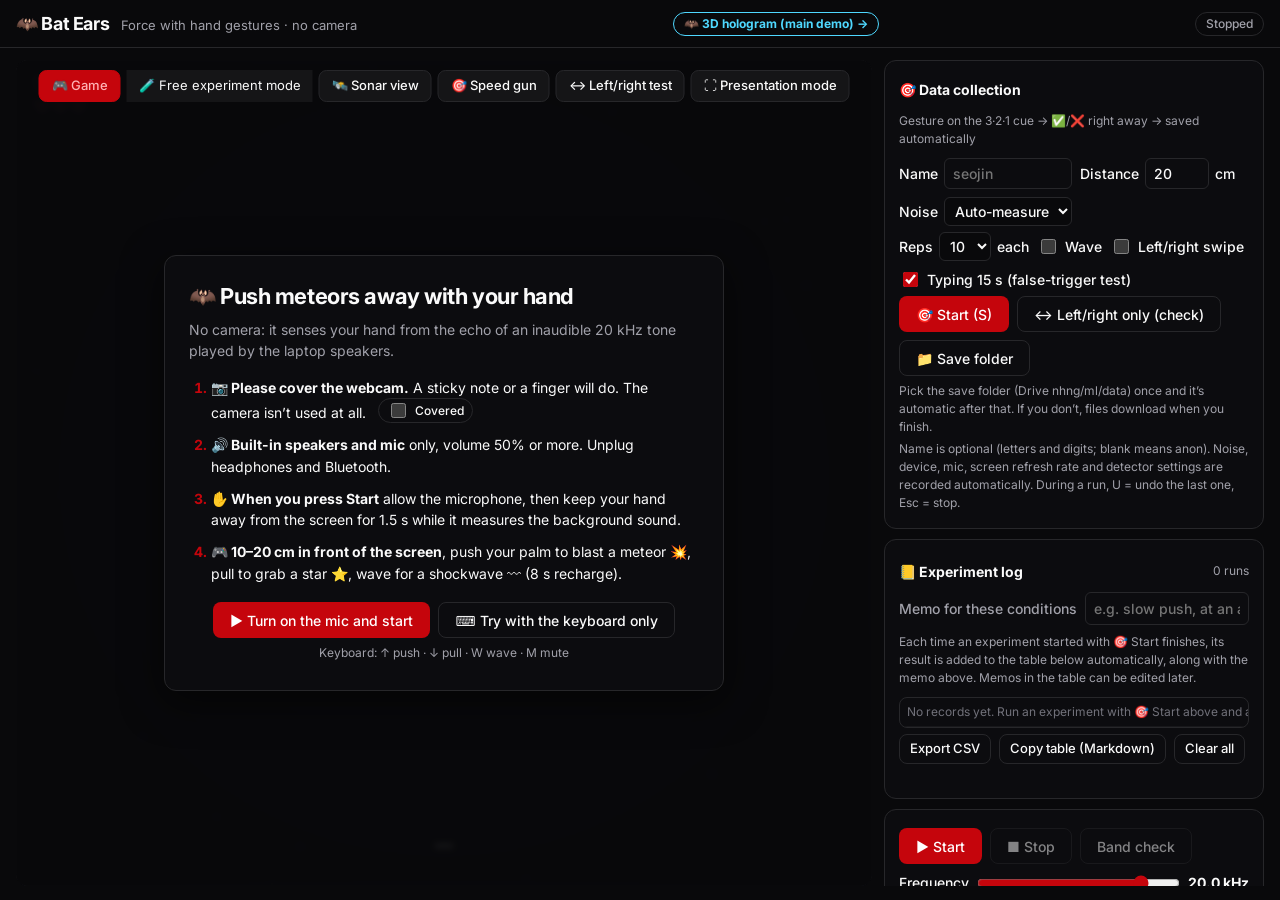
==== commit 2c901ab9: "Engine: alpha's 1 s sequence map 'seqg' is the default (held-out error down at 1 s and 2 s) Per 10 m" ====
--- a/web/index.html
+++ b/web/index.html
@@ -3,27 +3,30 @@
 <head>
 <meta charset="utf-8">
 <meta name="viewport" content="width=device-width, initial-scale=1">
-<title>Bat Ears | Force Push</title>
+<title>Bat Ears</title>
 <link rel="preconnect" href="https://fonts.googleapis.com">
 <link rel="stylesheet" href="https://fonts.googleapis.com/css2?family=Inter:wght@400;500;600;700;800&display=swap">
-<link rel="stylesheet" href="style.css?v=20261115135402">
+<link rel="stylesheet" href="style.css?v=20261115140230">
 </head>
-<body class="page-game">
-<script src="sitenav.js?v=20261115135402"></script>
-<div id="status" class="chip" data-nav-slot>Idle</div>
+<body>
+<header>
+  <h1>🦇 Bat Ears <span>Force with hand gestures · no camera</span></h1>
+  <a href="hologram.html" class="chip" style="text-decoration:none;font-weight:700;color:#4fd8ff;border-color:#4fd8ff" title="The main demo: following your hand in 3D with sound alone">🦇 3D hologram (main demo) →</a>
+  <div id="status" class="chip">Idle</div>
+</header>
 
 <main>
   <section class="stage">
-    <div class="tabs only-game">
+    <div class="tabs">
       <button id="tabGame" class="tab sel">🎮 Game</button>
-      <a href="experiment-live.html" class="tab lab-only" style="text-decoration:none;display:inline-flex;align-items:center">🧪 Free experiment mode</a>
-      <button id="tabSonar" class="tab lab-only">🛰️ Sonar view</button>
-      <button id="tabSpeed" class="tab lab-only">🎯 Speed gun</button>
-      <button id="tabLR" class="tab lab-only">↔ Left/right test</button>
+      <a href="experiment-live.html" class="tab" style="text-decoration:none;display:inline-flex;align-items:center">🧪 Free experiment mode</a>
+      <button id="tabSonar" class="tab">🛰️ Sonar view</button>
+      <button id="tabSpeed" class="tab">🎯 Speed gun</button>
+      <button id="tabLR" class="tab">↔ Left/right test</button>
       <button id="presentBtn" class="tab">⛶ Presentation mode</button>
-      <button id="camBtn" class="tab lab-only" hidden>📷 Compare with real hand</button>
+      <button id="camBtn" class="tab" hidden>📷 Compare with real hand</button>
     </div>
-    <canvas id="game" class="only-game"></canvas>
+    <canvas id="game"></canvas>
     <canvas id="sonar" hidden></canvas>
     <div id="speed" class="speedgun" hidden></div>
     <div id="lr" class="lrtest" hidden></div>
@@ -37,22 +40,8 @@
     </form>
     <div id="camBox" hidden><video id="cam" autoplay muted playsinline></video><span>📷 Real hand (for comparison)</span></div>
     <div id="gesture">–</div>
-    <div class="collect-start only-collect">
-      <div class="panel">
-        <h2>🎯 Collect gesture data</h2>
-        <p class="lead">A guide shows each gesture with a 3·2·1 countdown. Do it on the cue and each one is scored ✅/❌ and saved automatically.</p>
-        <ol class="steps">
-          <li><b>📷 Cover the webcam.</b> It is not used.</li>
-          <li><b>🔊 Built-in speakers and mic</b>, volume 50% or more. Unplug headphones and Bluetooth.</li>
-          <li><b>On the right</b>, set your name, distance and reps, and pick the save folder once.</li>
-          <li><b>Press 🎯 Start (S)</b>, keep your hand away while it measures the background, then follow the cues. U undoes the last one, Esc stops.</li>
-        </ol>
-        <div class="row center"><button type="button" onclick="document.getElementById('collect').click()">🎯 Start collecting</button></div>
-        <p class="hint center">Each run adds a row to the experiment log on the right.</p>
-      </div>
-    </div>
 
-    <div id="intro" class="overlay only-game">
+    <div id="intro" class="overlay">
       <div class="panel" id="introSteps">
         <h2>🦇 Push meteors away with your hand</h2>
         <p class="lead">No camera: it senses your hand from the echo of an inaudible 20 kHz tone played by the laptop speakers.</p>
@@ -78,7 +67,7 @@
   </section>
 
   <aside>
-    <div class="card only-collect">
+    <div class="card">
       <div class="row"><b>🎯 Data collection</b><span class="hint">Gesture on the 3·2·1 cue → ✅/❌ right away → saved automatically</span></div>
       <div class="row">
         <label>Name <input id="who" type="text" maxlength="16" size="8" placeholder="seojin"></label>
@@ -100,7 +89,7 @@
       <p class="hint">Name is optional (letters and digits; blank means anon). Noise, device, mic, screen refresh rate and detector settings are recorded automatically. During a run, U = undo the last one, Esc = stop.</p>
     </div>
 
-    <div class="card only-collect" id="explog"></div>
+    <div class="card" id="explog"></div>
 
     <div class="card">
       <div class="row">
@@ -136,7 +125,7 @@
       <p class="hint">Top: ±600 Hz around the tone (blue = push, orange = pull). Bottom: everything above 10 kHz.</p>
     </div>
 
-    <div class="card only-game">
+    <div class="card">
       <div class="row between">
         <b>🏆 Leaderboard</b>
         <span class="row">
@@ -147,7 +136,7 @@
       <ol id="scores" class="scores"></ol>
     </div>
 
-    <details class="card only-collect" id="recBox">
+    <details class="card" id="recBox">
       <summary>Data recording (for classification and experiments)</summary>
       <div class="row" id="labels"></div>
       <div class="row">
@@ -159,7 +148,7 @@
       <p class="hint">Number keys 1–5 change the label (1 still, 2 push, 3 pull, 4 wave, 5 other). Pick the label first, then do that gesture.</p>
     </details>
 
-    <details class="card only-game">
+    <details class="card">
       <summary>How to use</summary>
       <ol class="hint">
         <li>Use the laptop’s built-in speakers and mic (no headphones or Bluetooth), volume 50% or more.</li>
@@ -173,19 +162,19 @@
   </aside>
 </main>
 
-<script src="robust.js?v=20261115135402"></script>
-<script src="swipe.js?v=20261115135402"></script>
-<script src="wave.js?v=20261115135402"></script>
-<script src="iq.js?v=20261115135402"></script>
-<script src="dsp.js?v=20261115135402"></script>
-<script src="recorder.js?v=20261115135402"></script>
-<script src="game.js?v=20261115135402"></script>
-<script src="coach.js?v=20261115135402"></script>
-<script src="collect.js?v=20261115135402"></script>
-<script src="sonar.js?v=20261115135402"></script>
-<script src="speed.js?v=20261115135402"></script>
-<script src="lr.js?v=20261115135402"></script>
-<script src="explog.js?v=20261115135402"></script>
-<script src="app.js?v=20261115135402"></script>
+<script src="robust.js?v=20261115140230"></script>
+<script src="swipe.js?v=20261115140230"></script>
+<script src="wave.js?v=20261115140230"></script>
+<script src="iq.js?v=20261115140230"></script>
+<script src="dsp.js?v=20261115140230"></script>
+<script src="recorder.js?v=20261115140230"></script>
+<script src="game.js?v=20261115140230"></script>
+<script src="coach.js?v=20261115140230"></script>
+<script src="collect.js?v=20261115140230"></script>
+<script src="sonar.js?v=20261115140230"></script>
+<script src="speed.js?v=20261115140230"></script>
+<script src="lr.js?v=20261115140230"></script>
+<script src="explog.js?v=20261115140230"></script>
+<script src="app.js?v=20261115140230"></script>
 </body>
 </html>
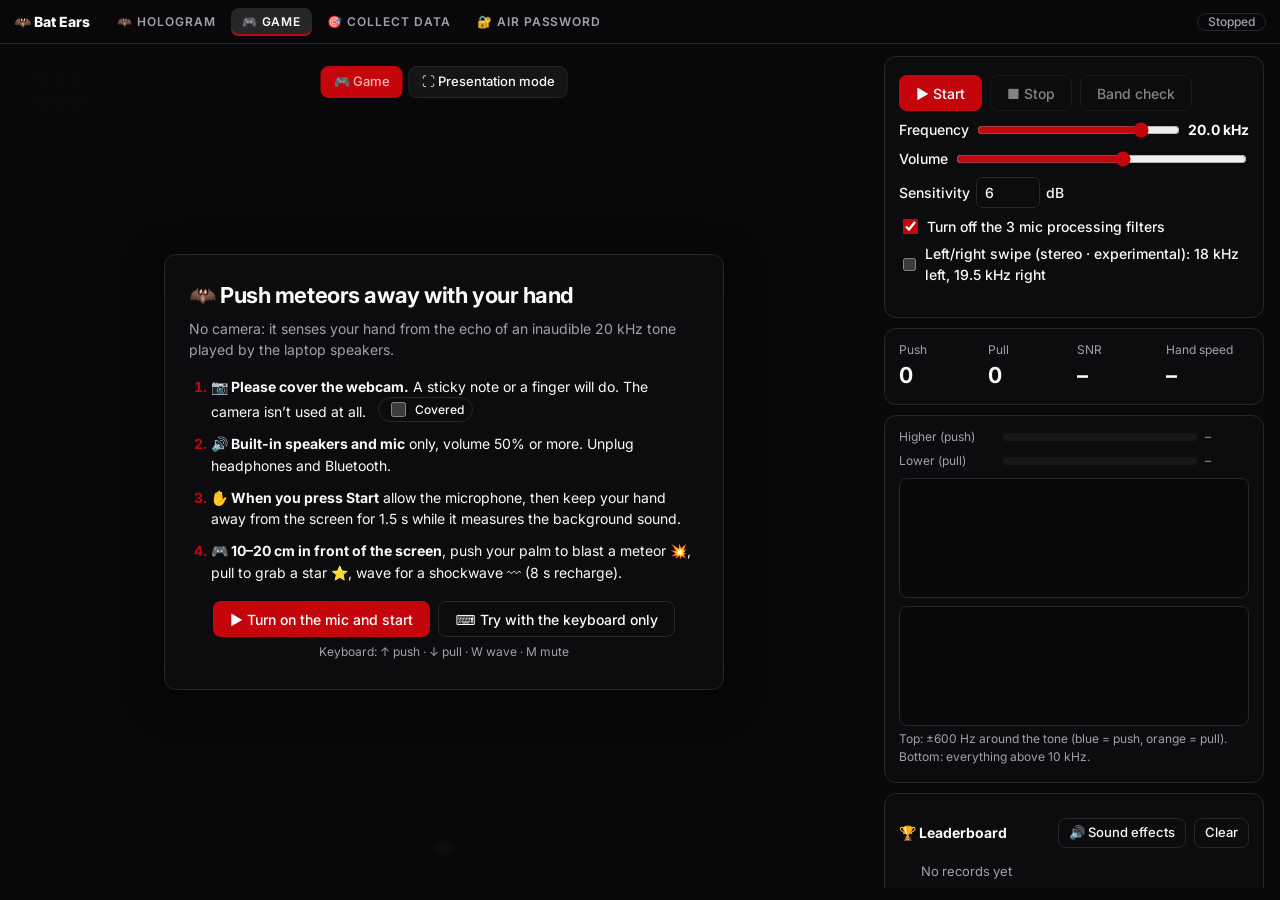
==== commit 03ef39d5: "Air password reads seqg's height gain too; pages restamped for the new engine key.html's heightGain(" ====
--- a/web/index.html
+++ b/web/index.html
@@ -3,30 +3,27 @@
 <head>
 <meta charset="utf-8">
 <meta name="viewport" content="width=device-width, initial-scale=1">
-<title>Bat Ears</title>
+<title>Bat Ears | Force Push</title>
 <link rel="preconnect" href="https://fonts.googleapis.com">
 <link rel="stylesheet" href="https://fonts.googleapis.com/css2?family=Inter:wght@400;500;600;700;800&display=swap">
-<link rel="stylesheet" href="style.css?v=20261115140230">
+<link rel="stylesheet" href="style.css?v=20261115140629">
 </head>
-<body>
-<header>
-  <h1>🦇 Bat Ears <span>Force with hand gestures · no camera</span></h1>
-  <a href="hologram.html" class="chip" style="text-decoration:none;font-weight:700;color:#4fd8ff;border-color:#4fd8ff" title="The main demo: following your hand in 3D with sound alone">🦇 3D hologram (main demo) →</a>
-  <div id="status" class="chip">Idle</div>
-</header>
+<body class="page-game">
+<script src="sitenav.js?v=20261115140629"></script>
+<div id="status" class="chip" data-nav-slot>Idle</div>
 
 <main>
   <section class="stage">
-    <div class="tabs">
+    <div class="tabs only-game">
       <button id="tabGame" class="tab sel">🎮 Game</button>
-      <a href="experiment-live.html" class="tab" style="text-decoration:none;display:inline-flex;align-items:center">🧪 Free experiment mode</a>
-      <button id="tabSonar" class="tab">🛰️ Sonar view</button>
-      <button id="tabSpeed" class="tab">🎯 Speed gun</button>
-      <button id="tabLR" class="tab">↔ Left/right test</button>
+      <a href="experiment-live.html" class="tab lab-only" style="text-decoration:none;display:inline-flex;align-items:center">🧪 Free experiment mode</a>
+      <button id="tabSonar" class="tab lab-only">🛰️ Sonar view</button>
+      <button id="tabSpeed" class="tab lab-only">🎯 Speed gun</button>
+      <button id="tabLR" class="tab lab-only">↔ Left/right test</button>
       <button id="presentBtn" class="tab">⛶ Presentation mode</button>
-      <button id="camBtn" class="tab" hidden>📷 Compare with real hand</button>
+      <button id="camBtn" class="tab lab-only" hidden>📷 Compare with real hand</button>
     </div>
-    <canvas id="game"></canvas>
+    <canvas id="game" class="only-game"></canvas>
     <canvas id="sonar" hidden></canvas>
     <div id="speed" class="speedgun" hidden></div>
     <div id="lr" class="lrtest" hidden></div>
@@ -40,8 +37,22 @@
     </form>
     <div id="camBox" hidden><video id="cam" autoplay muted playsinline></video><span>📷 Real hand (for comparison)</span></div>
     <div id="gesture">–</div>
+    <div class="collect-start only-collect">
+      <div class="panel">
+        <h2>🎯 Collect gesture data</h2>
+        <p class="lead">A guide shows each gesture with a 3·2·1 countdown. Do it on the cue and each one is scored ✅/❌ and saved automatically.</p>
+        <ol class="steps">
+          <li><b>📷 Cover the webcam.</b> It is not used.</li>
+          <li><b>🔊 Built-in speakers and mic</b>, volume 50% or more. Unplug headphones and Bluetooth.</li>
+          <li><b>On the right</b>, set your name, distance and reps, and pick the save folder once.</li>
+          <li><b>Press 🎯 Start (S)</b>, keep your hand away while it measures the background, then follow the cues. U undoes the last one, Esc stops.</li>
+        </ol>
+        <div class="row center"><button type="button" onclick="document.getElementById('collect').click()">🎯 Start collecting</button></div>
+        <p class="hint center">Each run adds a row to the experiment log on the right.</p>
+      </div>
+    </div>
 
-    <div id="intro" class="overlay">
+    <div id="intro" class="overlay only-game">
       <div class="panel" id="introSteps">
         <h2>🦇 Push meteors away with your hand</h2>
         <p class="lead">No camera: it senses your hand from the echo of an inaudible 20 kHz tone played by the laptop speakers.</p>
@@ -67,7 +78,7 @@
   </section>
 
   <aside>
-    <div class="card">
+    <div class="card only-collect">
       <div class="row"><b>🎯 Data collection</b><span class="hint">Gesture on the 3·2·1 cue → ✅/❌ right away → saved automatically</span></div>
       <div class="row">
         <label>Name <input id="who" type="text" maxlength="16" size="8" placeholder="seojin"></label>
@@ -89,7 +100,7 @@
       <p class="hint">Name is optional (letters and digits; blank means anon). Noise, device, mic, screen refresh rate and detector settings are recorded automatically. During a run, U = undo the last one, Esc = stop.</p>
     </div>
 
-    <div class="card" id="explog"></div>
+    <div class="card only-collect" id="explog"></div>
 
     <div class="card">
       <div class="row">
@@ -125,7 +136,7 @@
       <p class="hint">Top: ±600 Hz around the tone (blue = push, orange = pull). Bottom: everything above 10 kHz.</p>
     </div>
 
-    <div class="card">
+    <div class="card only-game">
       <div class="row between">
         <b>🏆 Leaderboard</b>
         <span class="row">
@@ -136,7 +147,7 @@
       <ol id="scores" class="scores"></ol>
     </div>
 
-    <details class="card" id="recBox">
+    <details class="card only-collect" id="recBox">
       <summary>Data recording (for classification and experiments)</summary>
       <div class="row" id="labels"></div>
       <div class="row">
@@ -148,7 +159,7 @@
       <p class="hint">Number keys 1–5 change the label (1 still, 2 push, 3 pull, 4 wave, 5 other). Pick the label first, then do that gesture.</p>
     </details>
 
-    <details class="card">
+    <details class="card only-game">
       <summary>How to use</summary>
       <ol class="hint">
         <li>Use the laptop’s built-in speakers and mic (no headphones or Bluetooth), volume 50% or more.</li>
@@ -162,19 +173,19 @@
   </aside>
 </main>
 
-<script src="robust.js?v=20261115140230"></script>
-<script src="swipe.js?v=20261115140230"></script>
-<script src="wave.js?v=20261115140230"></script>
-<script src="iq.js?v=20261115140230"></script>
-<script src="dsp.js?v=20261115140230"></script>
-<script src="recorder.js?v=20261115140230"></script>
-<script src="game.js?v=20261115140230"></script>
-<script src="coach.js?v=20261115140230"></script>
-<script src="collect.js?v=20261115140230"></script>
-<script src="sonar.js?v=20261115140230"></script>
-<script src="speed.js?v=20261115140230"></script>
-<script src="lr.js?v=20261115140230"></script>
-<script src="explog.js?v=20261115140230"></script>
-<script src="app.js?v=20261115140230"></script>
+<script src="robust.js?v=20261115140629"></script>
+<script src="swipe.js?v=20261115140629"></script>
+<script src="wave.js?v=20261115140629"></script>
+<script src="iq.js?v=20261115140629"></script>
+<script src="dsp.js?v=20261115140629"></script>
+<script src="recorder.js?v=20261115140629"></script>
+<script src="game.js?v=20261115140629"></script>
+<script src="coach.js?v=20261115140629"></script>
+<script src="collect.js?v=20261115140629"></script>
+<script src="sonar.js?v=20261115140629"></script>
+<script src="speed.js?v=20261115140629"></script>
+<script src="lr.js?v=20261115140629"></script>
+<script src="explog.js?v=20261115140629"></script>
+<script src="app.js?v=20261115140629"></script>
 </body>
 </html>
